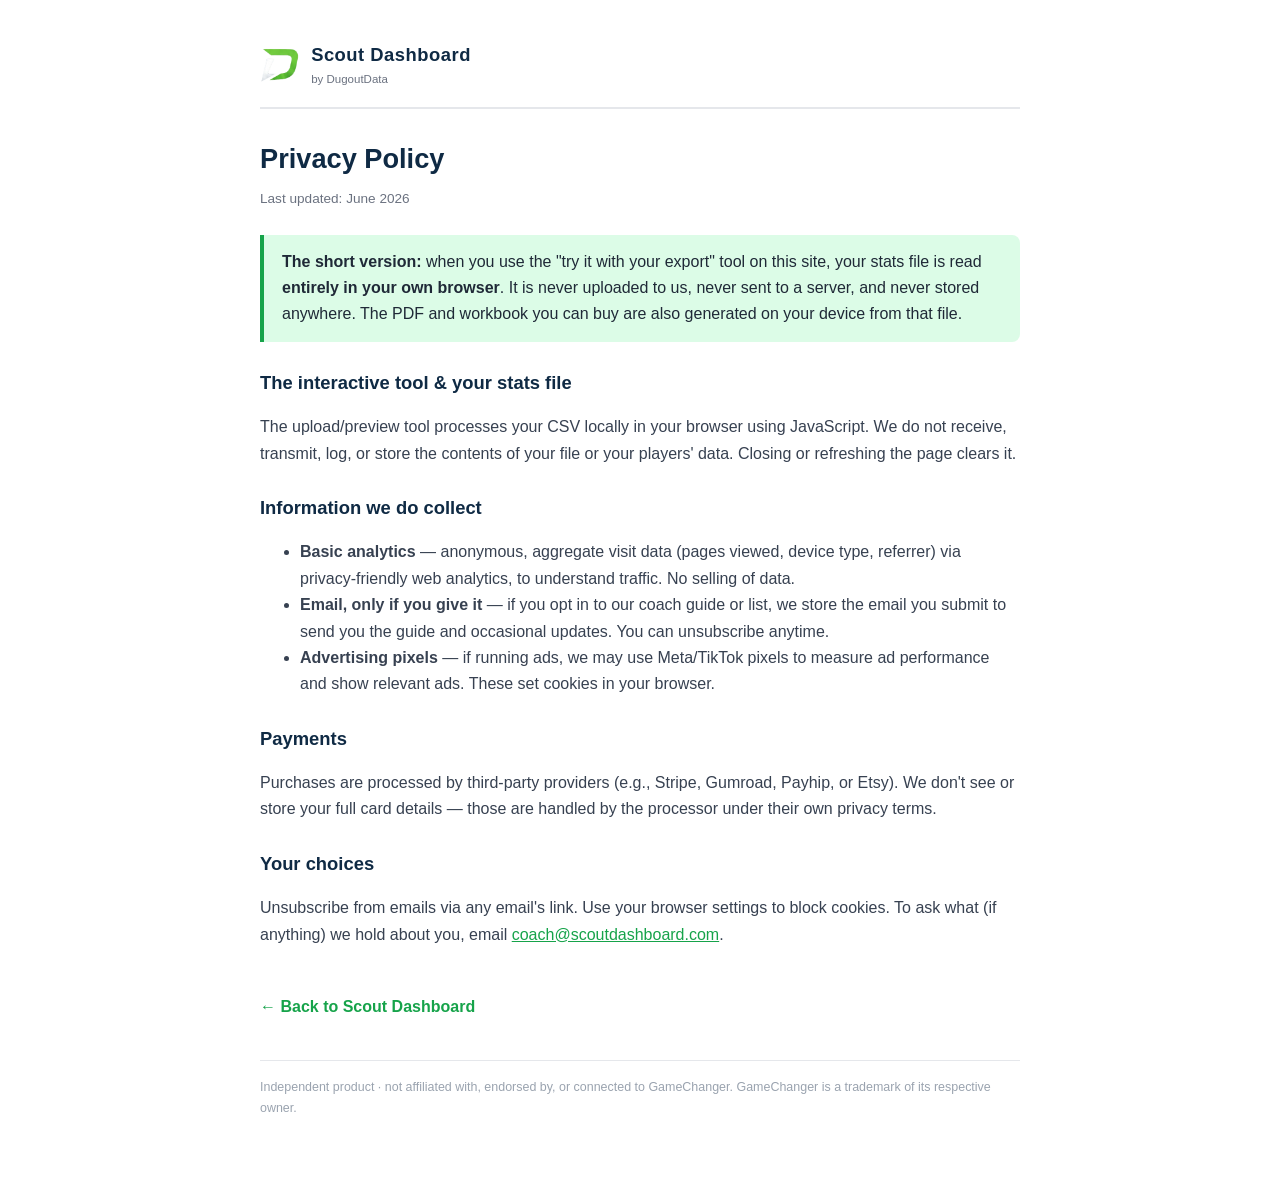
==== privacy.html @ 44cda60b "Trust + legal pass: guarantee, refund/terms/privacy, share, testimonial slot" ====
<!DOCTYPE html>
<html lang="en">
<head>
<meta charset="UTF-8">
<meta name="viewport" content="width=device-width, initial-scale=1.0">
<title>Privacy Policy — Scout Dashboard by DugoutData</title>
<meta name="robots" content="all">
<link rel="icon" href="img/logo.png" type="image/png">
<style>
  body{font-family:Arial,Helvetica,sans-serif;color:#1F2937;line-height:1.65;max-width:760px;margin:0 auto;padding:40px 24px 80px;background:#fff}
  a{color:#16A34A}
  header{display:flex;align-items:center;gap:12px;border-bottom:2px solid #E5E7EB;padding-bottom:18px;margin-bottom:28px}
  header img{height:36px}
  header b{font-size:1.15rem;color:#0F2A44;letter-spacing:.5px}
  header span{font-size:.72rem;color:#6B7280;display:block}
  h1{color:#0F2A44;font-size:1.7rem;margin:0 0 6px}
  .upd{color:#6B7280;font-size:.85rem;margin-bottom:24px}
  h2{color:#0F2A44;font-size:1.15rem;margin:26px 0 8px}
  p,li{color:#374151}
  .hl{background:#DCFCE7;border-left:4px solid #16A34A;padding:14px 18px;border-radius:0 8px 8px 0}
  .back{display:inline-block;margin-top:30px;color:#16A34A;text-decoration:none;font-weight:600}
  footer{margin-top:40px;border-top:1px solid #E5E7EB;padding-top:16px;color:#9aa3af;font-size:.78rem}
</style>
</head>
<body>
<header>
  <img src="img/logo.png" alt="DugoutData logo">
  <span><b>Scout Dashboard</b><span>by DugoutData</span></span>
</header>

<h1>Privacy Policy</h1>
<div class="upd">Last updated: June 2026</div>

<div class="hl"><b>The short version:</b> when you use the "try it with your export" tool on this site, your stats file is read <b>entirely in your own browser</b>. It is never uploaded to us, never sent to a server, and never stored anywhere. The PDF and workbook you can buy are also generated on your device from that file.</div>

<h2>The interactive tool &amp; your stats file</h2>
<p>The upload/preview tool processes your CSV locally in your browser using JavaScript. We do not receive, transmit, log, or store the contents of your file or your players' data. Closing or refreshing the page clears it.</p>

<h2>Information we do collect</h2>
<ul>
  <li><b>Basic analytics</b> — anonymous, aggregate visit data (pages viewed, device type, referrer) via privacy-friendly web analytics, to understand traffic. No selling of data.</li>
  <li><b>Email, only if you give it</b> — if you opt in to our coach guide or list, we store the email you submit to send you the guide and occasional updates. You can unsubscribe anytime.</li>
  <li><b>Advertising pixels</b> — if running ads, we may use Meta/TikTok pixels to measure ad performance and show relevant ads. These set cookies in your browser.</li>
</ul>

<h2>Payments</h2>
<p>Purchases are processed by third-party providers (e.g., Stripe, Gumroad, Payhip, or Etsy). We don't see or store your full card details — those are handled by the processor under their own privacy terms.</p>

<h2>Your choices</h2>
<p>Unsubscribe from emails via any email's link. Use your browser settings to block cookies. To ask what (if anything) we hold about you, email <a href="mailto:coach@scoutdashboard.com">coach@scoutdashboard.com</a>.</p>

<a class="back" href="/">← Back to Scout Dashboard</a>
<footer>Independent product · not affiliated with, endorsed by, or connected to GameChanger. GameChanger is a trademark of its respective owner.</footer>
</body>
</html>
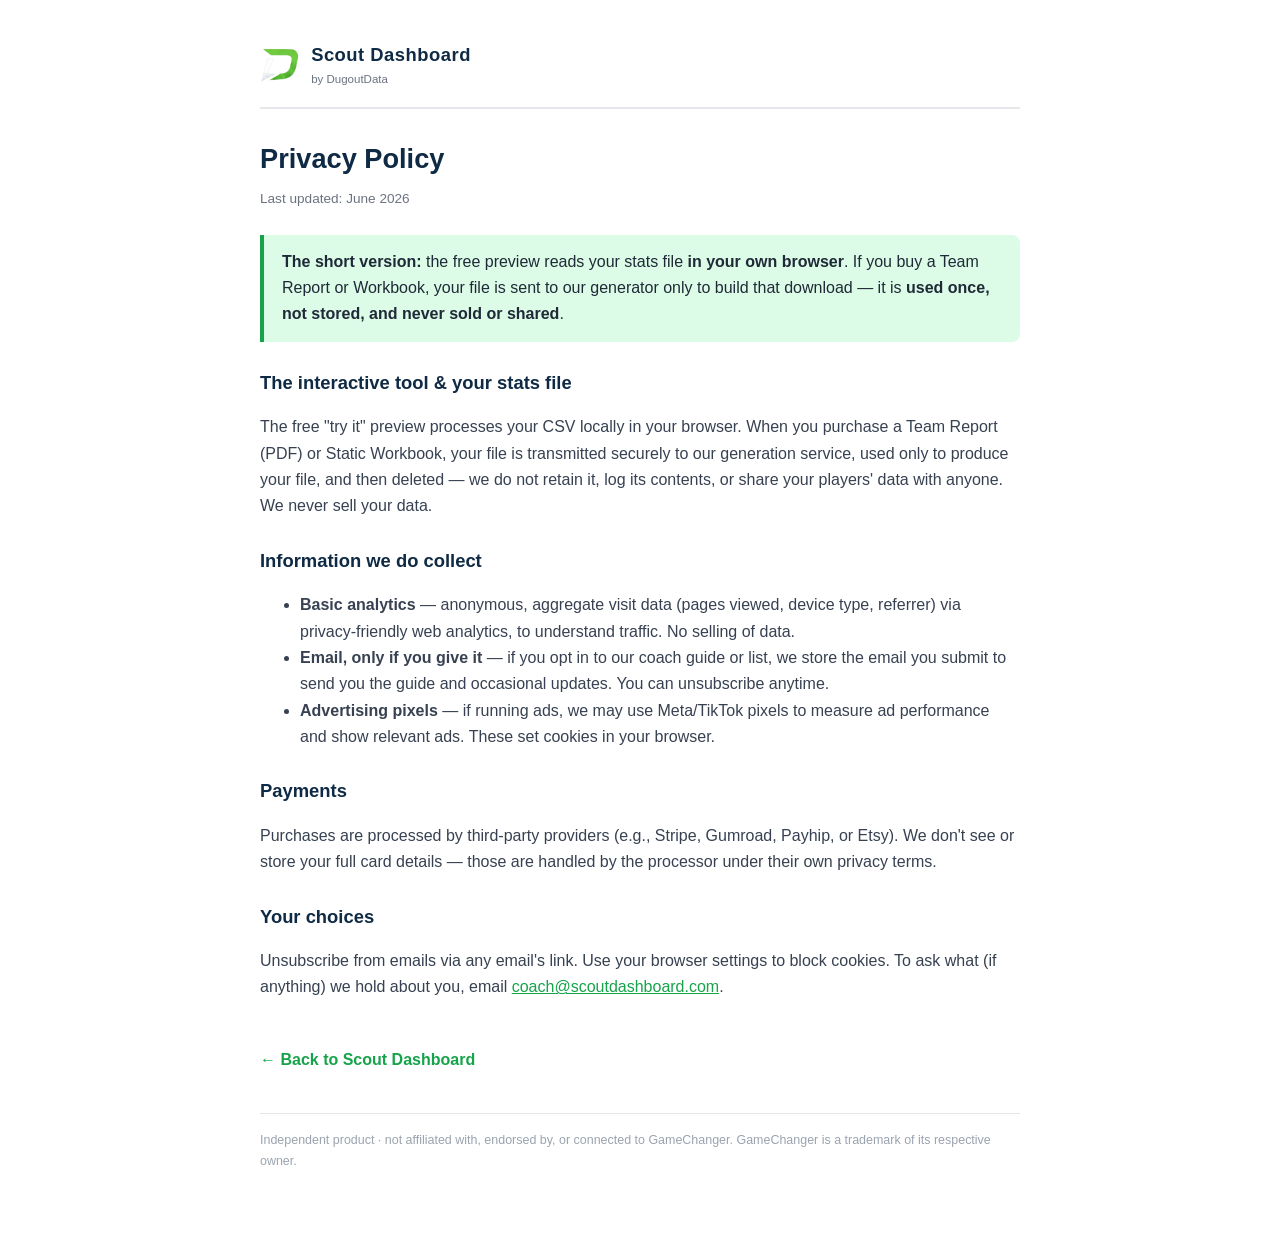
==== commit 1c267a69: "Frontend: backend hook for product-quality $9.99 workbook + privacy copy update" ====
--- a/privacy.html
+++ b/privacy.html
@@ -31,10 +31,10 @@
 <h1>Privacy Policy</h1>
 <div class="upd">Last updated: June 2026</div>
 
-<div class="hl"><b>The short version:</b> when you use the "try it with your export" tool on this site, your stats file is read <b>entirely in your own browser</b>. It is never uploaded to us, never sent to a server, and never stored anywhere. The PDF and workbook you can buy are also generated on your device from that file.</div>
+<div class="hl"><b>The short version:</b> the free preview reads your stats file <b>in your own browser</b>. If you buy a Team Report or Workbook, your file is sent to our generator only to build that download — it is <b>used once, not stored, and never sold or shared</b>.</div>
 
 <h2>The interactive tool &amp; your stats file</h2>
-<p>The upload/preview tool processes your CSV locally in your browser using JavaScript. We do not receive, transmit, log, or store the contents of your file or your players' data. Closing or refreshing the page clears it.</p>
+<p>The free "try it" preview processes your CSV locally in your browser. When you purchase a Team Report (PDF) or Static Workbook, your file is transmitted securely to our generation service, used only to produce your file, and then deleted — we do not retain it, log its contents, or share your players' data with anyone. We never sell your data.</p>
 
 <h2>Information we do collect</h2>
 <ul>
